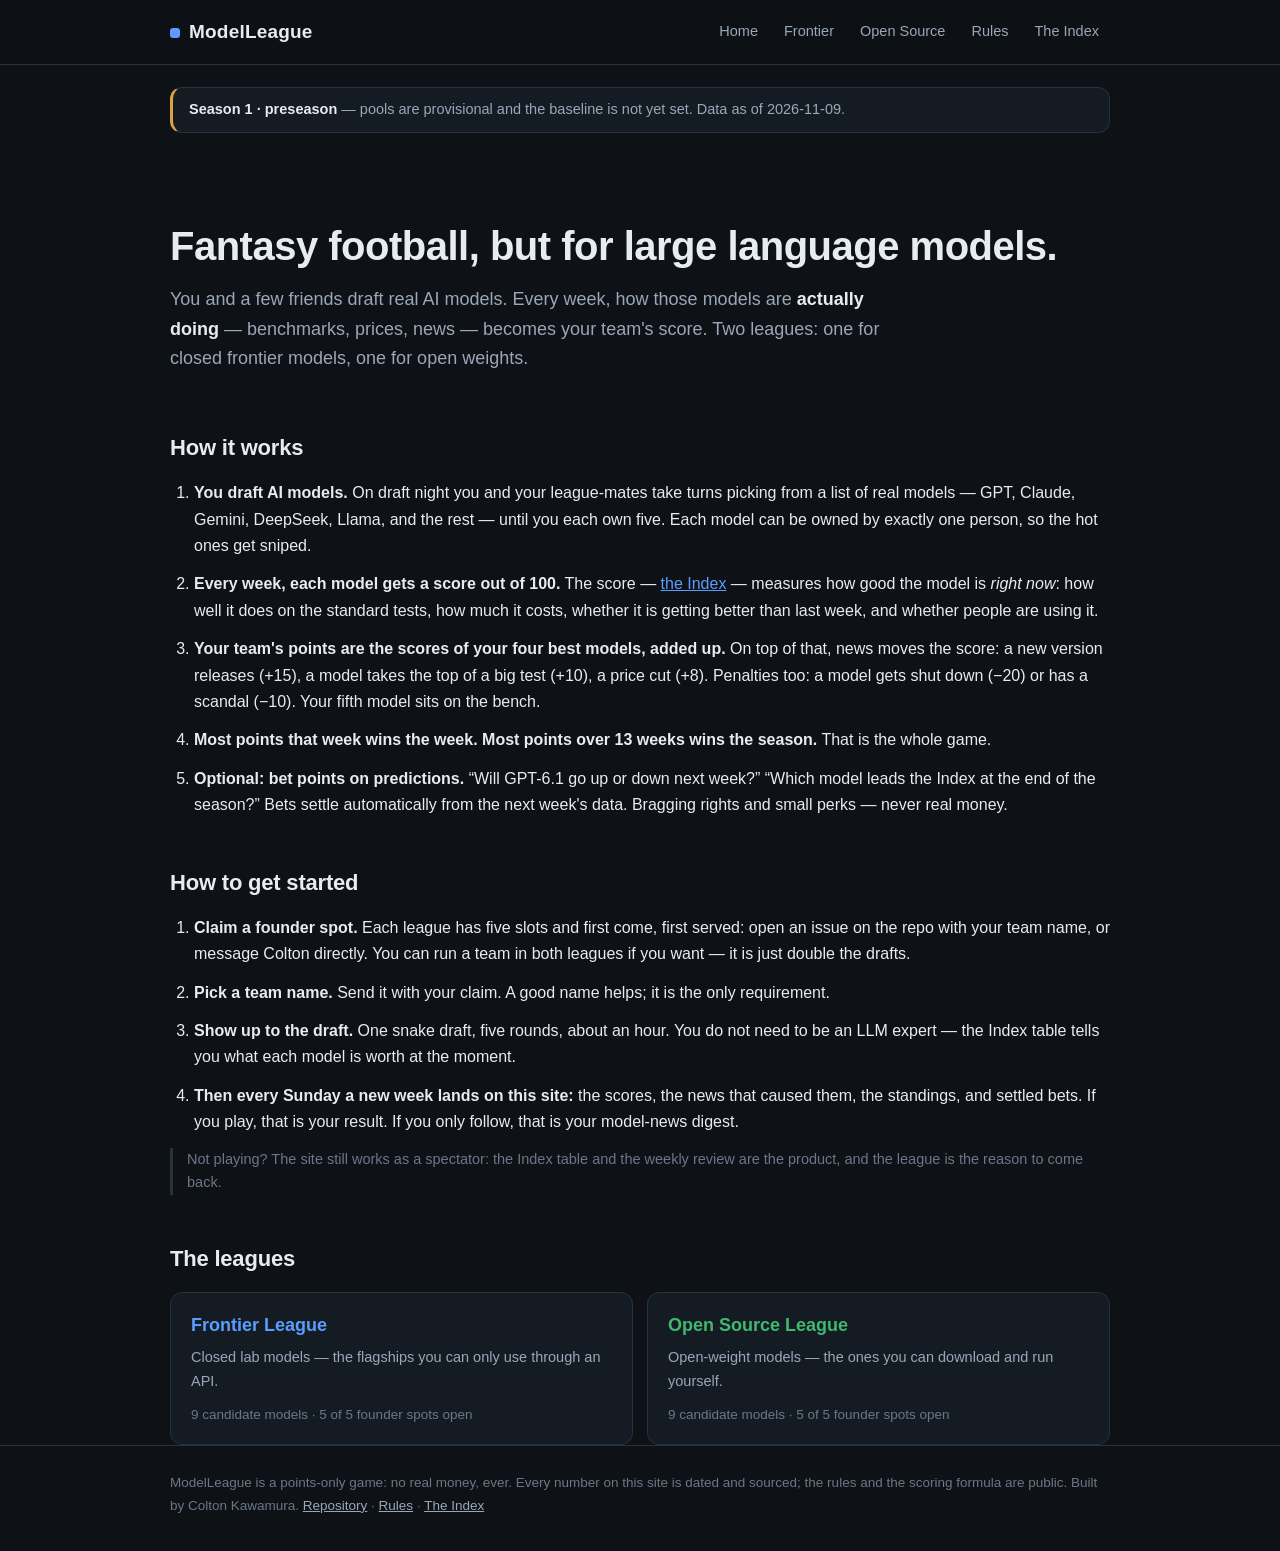
==== docs/index.html @ 1d2e1146 "Initial ModelLeague site: fantasy football for large language models Bootstrap of the ModelLeague pr" ====
<!DOCTYPE html>
<html lang="en">
<head>
<meta charset="utf-8">
<meta name="viewport" content="width=device-width, initial-scale=1">
<title>ModelLeague — fantasy football for large language models</title>
<link rel="stylesheet" href="assets/style.css">
</head>
<body class="">
<header>
  <div class="wrap header-inner">
    <a class="brand" href="">ModelLeague</a>
    <nav class="nav"><a href="">Home</a><a href="frontier/">Frontier</a><a href="open/">Open Source</a><a href="rules.html">Rules</a><a href="methodology.html">The Index</a></nav>
  </div>
</header>
<main class="wrap">

<div class="banner"><strong>Season 1 &middot; preseason</strong> &mdash; pools are provisional and the baseline is not yet set. Data as of 2026-11-09.</div>
<section class="hero">
  <h1>Fantasy football, but for large language models.</h1>
  <p class="lede">You and a few friends draft real AI models. Every week, how those
  models are <em>actually doing</em> &mdash; benchmarks, prices, news &mdash; becomes
  your team's score. Two leagues: one for closed frontier models, one for open
  weights.</p>
</section>

<section>
  <h2>How it works</h2>
  <ol class="steps">
    <li><strong>You draft AI models.</strong> On draft night you and your
    league-mates take turns picking from a list of real models &mdash; GPT, Claude,
    Gemini, DeepSeek, Llama, and the rest &mdash; until you each own five.
    Each model can be owned by exactly one person, so the hot ones get sniped.</li>
    <li><strong>Every week, each model gets a score out of 100.</strong> The score
    &mdash; <a href="methodology.html">the Index</a> &mdash; measures how good the model is
    <em>right now</em>: how well it does on the standard tests, how much it costs,
    whether it is getting better than last week, and whether people are using it.</li>
    <li><strong>Your team's points are the scores of your four best models,
    added up.</strong> On top of that, news moves the score: a new version
    releases (+15), a model takes the top of a big test (+10), a price cut (+8).
    Penalties too: a model gets shut down (&minus;20) or has a scandal (&minus;10).
    Your fifth model sits on the bench.</li>
    <li><strong>Most points that week wins the week. Most points over
    13 weeks wins the season.</strong> That is the whole game.</li>
    <li><strong>Optional: bet points on predictions.</strong> &ldquo;Will GPT-6.1 go up
    or down next week?&rdquo; &ldquo;Which model leads the Index at the end of the
    season?&rdquo; Bets settle automatically from the next week's data. Bragging
    rights and small perks &mdash; never real money.</li>
  </ol>
</section>

<section>
  <h2>How to get started</h2>
  <ol class="steps">
    <li><strong>Claim a founder spot.</strong> Each league has five slots and
    first come, first served: open an issue on the repo with your team name, or message Colton directly. You can run a team in both leagues if you
    want &mdash; it is just double the drafts.</li>
    <li><strong>Pick a team name.</strong> Send it with your claim. A good name
    helps; it is the only requirement.</li>
    <li><strong>Show up to the draft.</strong> One snake draft, five rounds,
    about an hour. You do not need to be an LLM expert &mdash; the Index table
    tells you what each model is worth at the moment.</li>
    <li><strong>Then every Sunday a new week lands on this site:</strong> the
    scores, the news that caused them, the standings, and settled bets. If you
    play, that is your result. If you only follow, that is your model-news
    digest.</li>
  </ol>
  <p class="aside">Not playing? The site still works as a spectator: the Index
  table and the weekly review are the product, and the league is the reason to
  come back.</p>
</section>

<section>
  <h2>The leagues</h2>
  <div class="cards">  <a class="card league-card card-frontier" href="frontier/">
    <div class="card-title">Frontier League</div>
    <div class="card-sub">Closed lab models — the flagships you can only use through an API.</div>
    <div class="card-meta">9 candidate models &middot; 5 of 5 founder spots open</div>
  </a>
  <a class="card league-card card-open" href="open/">
    <div class="card-title">Open Source League</div>
    <div class="card-sub">Open-weight models — the ones you can download and run yourself.</div>
    <div class="card-meta">9 candidate models &middot; 5 of 5 founder spots open</div>
  </a>
</div>
</section>

</main>
<footer>
  <div class="wrap">
    ModelLeague is a points-only game: no real money, ever. Every number on
    this site is dated and sourced; the rules and the scoring formula are
    public. Built by Colton Kawamura.
    <a href="https://github.com/ColtonKawamura/modelleague">Repository</a>
    &middot; <a href="rules.html">Rules</a>
    &middot; <a href="methodology.html">The Index</a>
  </div>
</footer>
</body>
</html>
---- docs/assets/style.css ----
/* ModelLeague — site stylesheet. Dark board aesthetic, no dependencies. */

:root {
  --bg: #0e1116;
  --panel: #151b23;
  --panel-2: #1b232e;
  --border: #28313e;
  --text: #e7ecf3;
  --muted: #9aa7b8;
  --faint: #6b7788;
  --accent: #5b9dff;
  --accent-soft: rgba(91, 157, 255, 0.14);
  --green: #3fb96f;
  --green-soft: rgba(63, 185, 111, 0.16);
  --red: #e0574e;
  --red-soft: rgba(224, 87, 78, 0.16);
  --gold: #d9a441;
  --gold-soft: rgba(217, 164, 65, 0.16);
  --radius: 12px;
}

body.league-frontier { --accent: #5b9dff; --accent-soft: rgba(91, 157, 255, 0.14); }
body.league-open { --accent: #3fb96f; --accent-soft: rgba(63, 185, 111, 0.16); }

* { box-sizing: border-box; }

html { scroll-behavior: smooth; }

body {
  margin: 0;
  background: var(--bg);
  color: var(--text);
  font: 16px/1.65 -apple-system, BlinkMacSystemFont, "Segoe UI", Roboto,
    "Helvetica Neue", Arial, sans-serif;
  -webkit-font-smoothing: antialiased;
}

.wrap { max-width: 980px; margin: 0 auto; padding: 0 20px; }

/* Header */
header {
  border-bottom: 1px solid var(--border);
  background: rgba(14, 17, 22, 0.92);
  position: sticky;
  top: 0;
  backdrop-filter: blur(8px);
  z-index: 10;
}
.header-inner {
  display: flex;
  align-items: center;
  justify-content: space-between;
  gap: 16px;
  padding-top: 14px;
  padding-bottom: 14px;
  flex-wrap: wrap;
}
.brand {
  font-weight: 700;
  font-size: 19px;
  letter-spacing: 0.2px;
  color: var(--text);
  text-decoration: none;
}
.brand::before {
  content: "";
  display: inline-block;
  width: 10px;
  height: 10px;
  border-radius: 3px;
  background: var(--accent);
  margin-right: 9px;
}
.nav { display: flex; gap: 4px; flex-wrap: wrap; }
.nav a {
  color: var(--muted);
  text-decoration: none;
  font-size: 14.5px;
  padding: 6px 11px;
  border-radius: 8px;
}
.nav a:hover { color: var(--text); background: var(--panel-2); }

main { padding-bottom: 72px; }

/* Banner */
.banner {
  margin: 22px 0 0;
  padding: 10px 16px;
  border: 1px solid var(--border);
  border-left: 3px solid var(--gold);
  border-radius: var(--radius);
  background: var(--panel);
  color: var(--muted);
  font-size: 14.5px;
}
.banner strong { color: var(--text); }

/* Hero */
.hero { padding: 44px 0 10px; }
.hero h1 {
  font-size: 40px;
  line-height: 1.15;
  margin: 0 0 16px;
  letter-spacing: -0.5px;
}
.lede {
  font-size: 18px;
  color: var(--muted);
  max-width: 720px;
  margin: 0;
}
.lede em { color: var(--text); font-style: normal; font-weight: 600; }

/* Sections */
section { margin-top: 46px; }
h2 {
  font-size: 22px;
  margin: 0 0 14px;
  letter-spacing: -0.2px;
}
h1 { font-size: 32px; margin: 26px 0 10px; letter-spacing: -0.3px; }

p { margin: 10px 0; }

ul, ol { margin: 10px 0; padding-left: 24px; }
li { margin: 7px 0; }

a { color: var(--accent); }

.steps li { margin: 12px 0; }
.steps li strong { color: var(--text); }

.aside {
  color: var(--faint);
  font-size: 14.5px;
  border-left: 3px solid var(--border);
  padding-left: 14px;
}

/* Cards */
.cards {
  display: grid;
  grid-template-columns: repeat(auto-fit, minmax(280px, 1fr));
  gap: 14px;
}
.card {
  display: block;
  background: var(--panel);
  border: 1px solid var(--border);
  border-radius: var(--radius);
  padding: 18px 20px;
  text-decoration: none;
  color: var(--text);
  transition: border-color 0.15s ease, transform 0.15s ease;
}
.card:hover { transform: translateY(-2px); }
.card-frontier:hover { border-color: #5b9dff; }
.card-open:hover { border-color: #3fb96f; }
.card-title { font-size: 18px; font-weight: 700; margin-bottom: 6px; }
.card-frontier .card-title { color: #5b9dff; }
.card-open .card-title { color: #3fb96f; }
.card-sub { color: var(--muted); font-size: 14.5px; margin-bottom: 10px; }
.card-meta { color: var(--faint); font-size: 13.5px; }

/* League hero */
.league-hero h1 {
  font-size: 34px;
  margin-top: 34px;
}
.league-hero .lede { font-size: 17px; }

/* Tables */
table {
  width: 100%;
  border-collapse: collapse;
  margin: 14px 0;
  background: var(--panel);
  border: 1px solid var(--border);
  border-radius: var(--radius);
  overflow: hidden;
}
thead th {
  text-align: left;
  font-size: 12px;
  text-transform: uppercase;
  letter-spacing: 0.8px;
  color: var(--faint);
  background: var(--panel-2);
  padding: 10px 14px;
  border-bottom: 1px solid var(--border);
}
tbody td {
  padding: 11px 14px;
  border-bottom: 1px solid var(--border);
  font-size: 15px;
}
tbody tr:last-child td { border-bottom: none; }
tbody tr:hover { background: rgba(255, 255, 255, 0.02); }
td.num, th.num { text-align: right; font-variant-numeric: tabular-nums; }

/* Badges */
.pts {
  display: inline-block;
  min-width: 52px;
  text-align: center;
  padding: 2px 10px;
  border-radius: 999px;
  font-weight: 700;
  font-variant-numeric: tabular-nums;
  font-size: 14px;
}
.pts.pos { color: var(--green); background: var(--green-soft); }
.pts.neg { color: var(--red); background: var(--red-soft); }

.pill {
  display: inline-block;
  padding: 2px 10px;
  border-radius: 999px;
  font-size: 12.5px;
  font-weight: 600;
  letter-spacing: 0.3px;
}
.pill.open { color: var(--gold); background: var(--gold-soft); }
.pill.claimed { color: var(--green); background: var(--green-soft); }

.empty {
  color: var(--faint);
  background: var(--panel);
  border: 1px dashed var(--border);
  border-radius: var(--radius);
  padding: 22px;
  text-align: center;
  margin: 14px 0;
}

/* Footer */
footer {
  border-top: 1px solid var(--border);
  color: var(--faint);
  font-size: 13.5px;
  padding: 26px 0 34px;
}
footer a { color: var(--muted); }

@media (max-width: 640px) {
  .hero h1 { font-size: 30px; }
  h1 { font-size: 26px; }
  thead th, tbody td { padding: 9px 10px; font-size: 14px; }
}
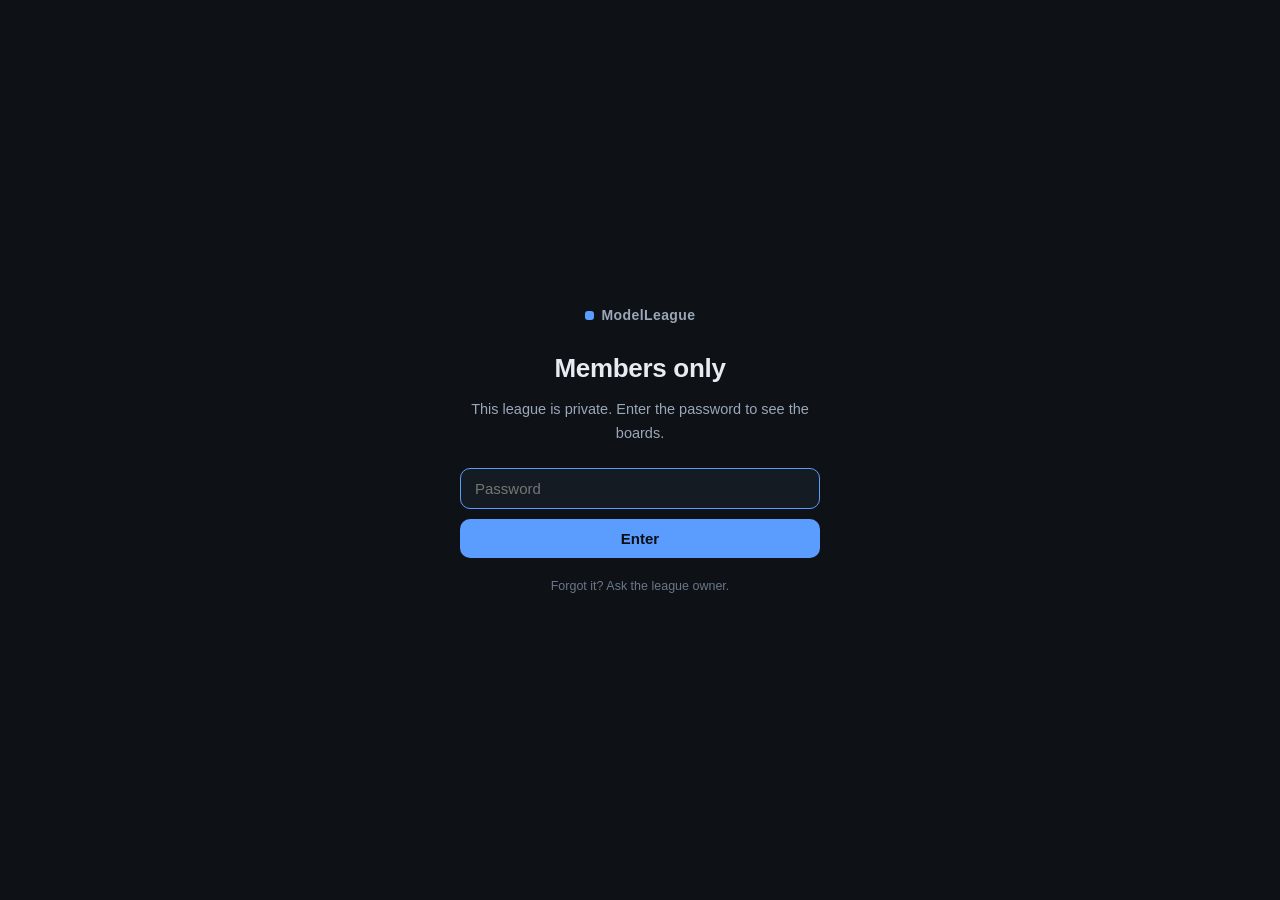
==== commit 3d9ef9ce: "Add a password gate in front of the whole site The league is private, so the site now requires a pas" ====
--- a/docs/index.html
+++ b/docs/index.html
@@ -4,9 +4,37 @@
 <meta charset="utf-8">
 <meta name="viewport" content="width=device-width, initial-scale=1">
 <title>ModelLeague — fantasy football for large language models</title>
+<script>
+  (function () {
+    var g = {"enabled": true, "sha256": "25c6377e426f16e47936ab0193fdd98acf137ba2a4491aee08e0d8dc774d55a6"};
+    window.__ML_GATE__ = g;
+    if (g.enabled && g.sha256) {
+      try {
+        if (sessionStorage.getItem("modelleague-auth") !== "1") {
+          document.documentElement.classList.add("gated");
+        }
+      } catch (e) {}
+    }
+  })();
+</script>
 <link rel="stylesheet" href="assets/style.css">
+<script src="assets/gate.js" defer></script>
 </head>
 <body class="">
+<div class="gate" id="ml-gate">
+  <form class="gate-box" id="ml-gate-form" autocomplete="off">
+    <div class="gate-logo">ModelLeague</div>
+    <h1>Members only</h1>
+    <p class="gate-sub">This league is private. Enter the password to see the
+    boards.</p>
+    <input type="password" id="ml-gate-pass" name="password"
+           placeholder="Password" required>
+    <button type="submit">Enter</button>
+    <p class="gate-error" id="ml-gate-error" hidden>Wrong password &mdash; try
+    again.</p>
+    <p class="gate-foot">Forgot it? Ask the league owner.</p>
+  </form>
+</div>
 <header>
   <div class="wrap header-inner">
     <a class="brand" href="">ModelLeague</a>
--- a/docs/assets/style.css
+++ b/docs/assets/style.css
@@ -243,6 +243,76 @@
 }
 footer a { color: var(--muted); }
 
+/* Password gate */
+html.gated header,
+html.gated main,
+html.gated footer { display: none; }
+
+.gate {
+  position: fixed;
+  inset: 0;
+  z-index: 100;
+  background: var(--bg);
+  display: flex;
+  align-items: center;
+  justify-content: center;
+  padding: 20px;
+}
+html:not(.gated) .gate { display: none; }
+
+.gate-box { width: 100%; max-width: 360px; text-align: center; }
+.gate-logo {
+  font-weight: 700;
+  font-size: 14px;
+  letter-spacing: 0.4px;
+  color: var(--muted);
+  margin-bottom: 20px;
+}
+.gate-logo::before {
+  content: "";
+  display: inline-block;
+  width: 9px;
+  height: 9px;
+  border-radius: 3px;
+  background: var(--accent);
+  margin-right: 8px;
+}
+.gate-box h1 { font-size: 26px; margin: 0 0 8px; }
+.gate-sub { color: var(--muted); font-size: 14.5px; margin: 0 0 22px; }
+.gate-box input {
+  width: 100%;
+  padding: 11px 14px;
+  border-radius: 10px;
+  border: 1px solid var(--border);
+  background: var(--panel);
+  color: var(--text);
+  font-size: 15px;
+  outline: none;
+}
+.gate-box input:focus { border-color: var(--accent); }
+.gate-box button {
+  width: 100%;
+  margin-top: 10px;
+  padding: 11px 14px;
+  border-radius: 10px;
+  border: none;
+  background: var(--accent);
+  color: #0b0e13;
+  font-weight: 700;
+  font-size: 15px;
+  cursor: pointer;
+}
+.gate-box button:hover { filter: brightness(1.1); }
+.gate-error { color: var(--red); font-size: 14px; margin: 14px 0 0; }
+.gate-foot { color: var(--faint); font-size: 12.5px; margin: 18px 0 0; }
+
+@keyframes mlshake {
+  0%, 100% { transform: translateX(0); }
+  25% { transform: translateX(-6px); }
+  75% { transform: translateX(6px); }
+}
+.gate-box.shake { animation: mlshake 0.18s ease-in-out 2; }
+
 @media (max-width: 640px) {
   .hero h1 { font-size: 30px; }
   h1 { font-size: 26px; }
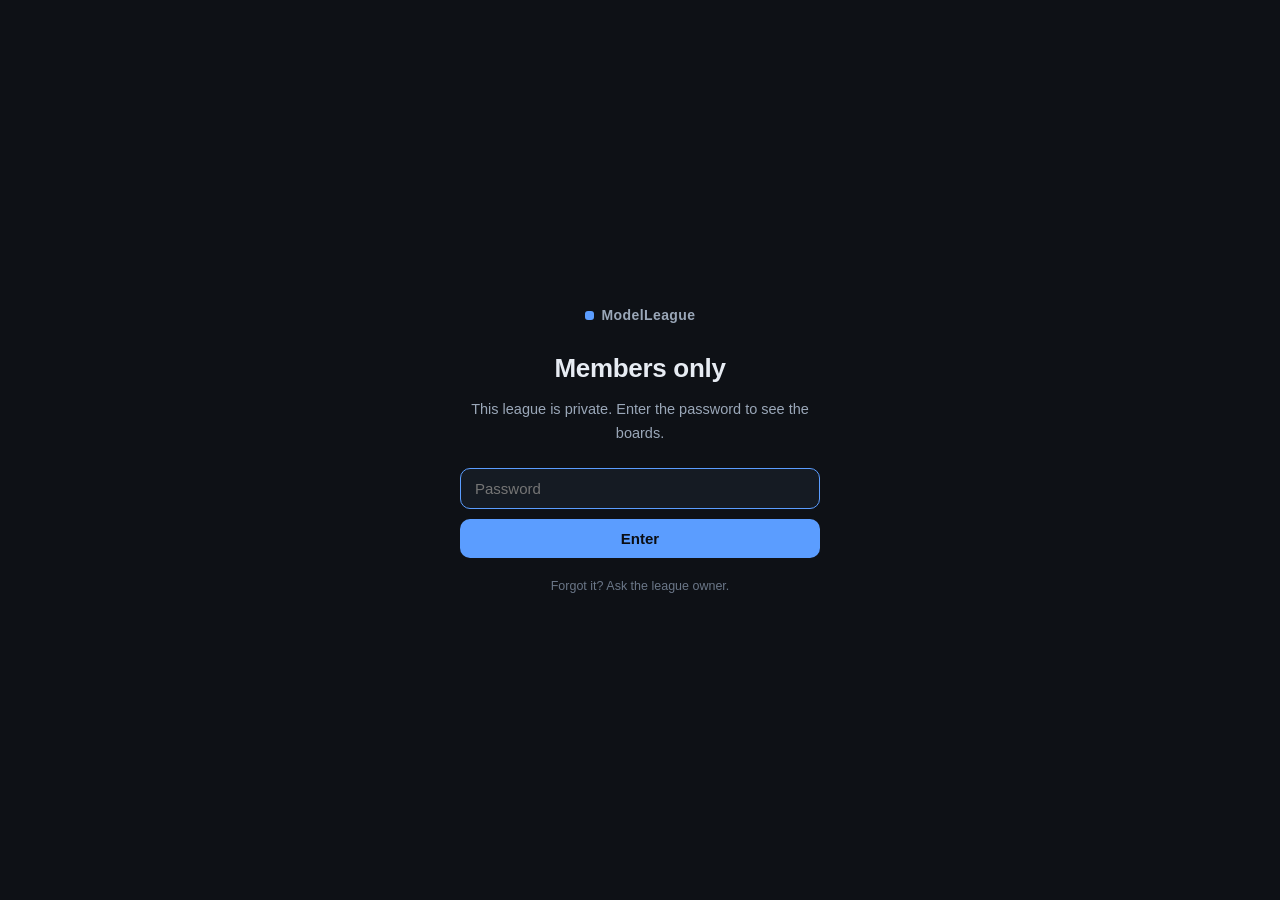
==== commit 99569f46: "Add draft/team-create page - Draft.html: full interactive team creation and snake draft UI   - Dark-" ====
--- a/docs/index.html
+++ b/docs/index.html
@@ -38,7 +38,7 @@
 <header>
   <div class="wrap header-inner">
     <a class="brand" href="">ModelLeague</a>
-    <nav class="nav"><a href="">Home</a><a href="frontier/">Frontier</a><a href="open/">Open Source</a><a href="rules.html">Rules</a><a href="methodology.html">The Index</a></nav>
+    <nav class="nav"><a href="">Home</a><a href="frontier/">Frontier</a><a href="open/">Open Source</a><a href="draft.html">Draft</a><a href="rules.html">Rules</a><a href="methodology.html">The Index</a></nav>
   </div>
 </header>
 <main class="wrap">
